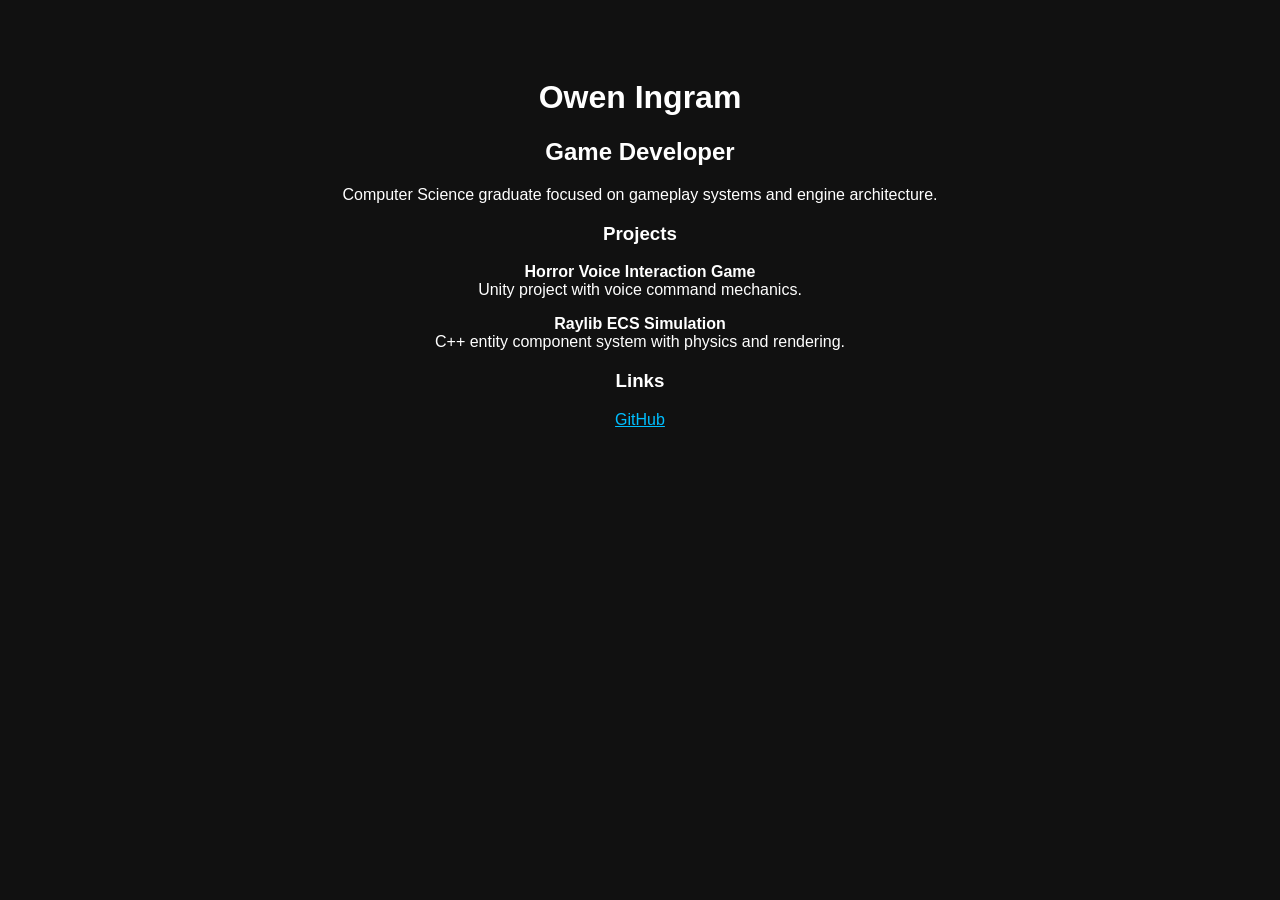
==== index.html @ d9f66ce0 "Create index.html" ====
<!DOCTYPE html>
<html>
<head>
    <title>Owen Ingram - Game Developer</title>
    <style>
        body {
            font-family: Arial;
            background: #111;
            color: white;
            text-align: center;
            padding: 50px;
        }
        a { color: #00bfff; }
    </style>
</head>
<body>

<h1>Owen Ingram</h1>
<h2>Game Developer</h2>

<p>Computer Science graduate focused on gameplay systems and engine architecture.</p>

<h3>Projects</h3>

<p>
<b>Horror Voice Interaction Game</b><br>
Unity project with voice command mechanics.
</p>

<p>
<b>Raylib ECS Simulation</b><br>
C++ entity component system with physics and rendering.
</p>

<h3>Links</h3>

<a href="https://github.com/YOURUSERNAME">GitHub</a>

</body>
</html>
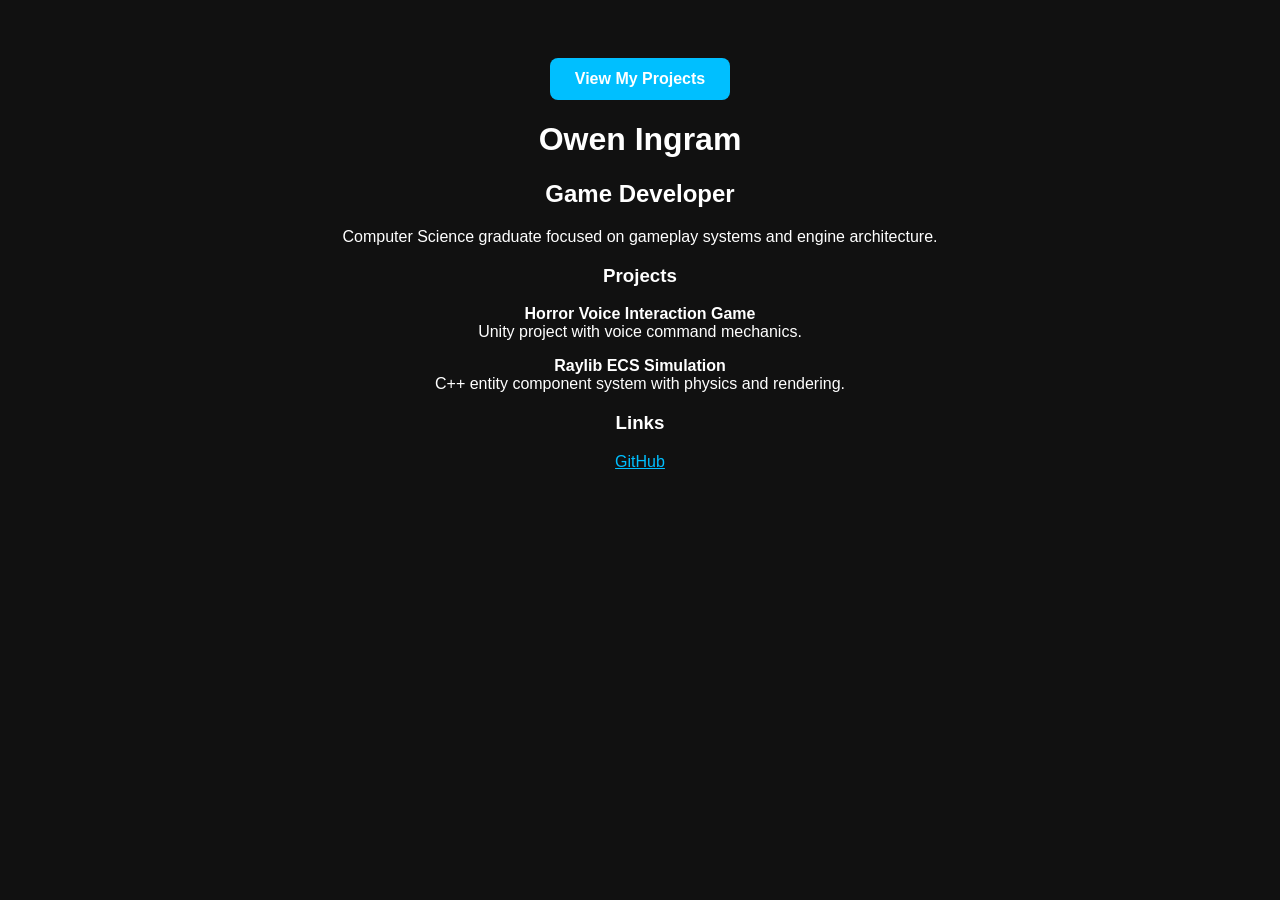
==== commit 6bbe975a: "proects section" ====
--- a/index.html
+++ b/index.html
@@ -2,6 +2,7 @@
 <html>
 <head>
     <title>Owen Ingram - Game Developer</title>
+	<a href="projects.html" class="btn">View My Projects</a>	
     <style>
         body {
             font-family: Arial;
@@ -11,6 +12,20 @@
             padding: 50px;
         }
         a { color: #00bfff; }
+		.btn {
+			display: inline-block;
+			padding: 12px 25px;
+			background: #00bfff;
+			color: white;
+			text-decoration: none;
+			border-radius: 8px;
+			font-weight: bold;
+			transition: 0.2s;
+		}
+
+		.btn:hover {
+			background: #009acd;
+		}
     </style>
 </head>
 <body>
@@ -34,7 +49,7 @@
 
 <h3>Links</h3>
 
-<a href="https://github.com/YOURUSERNAME">GitHub</a>
+<a href="https://github.com/owen-ingram">GitHub</a>
 
 </body>
 </html>
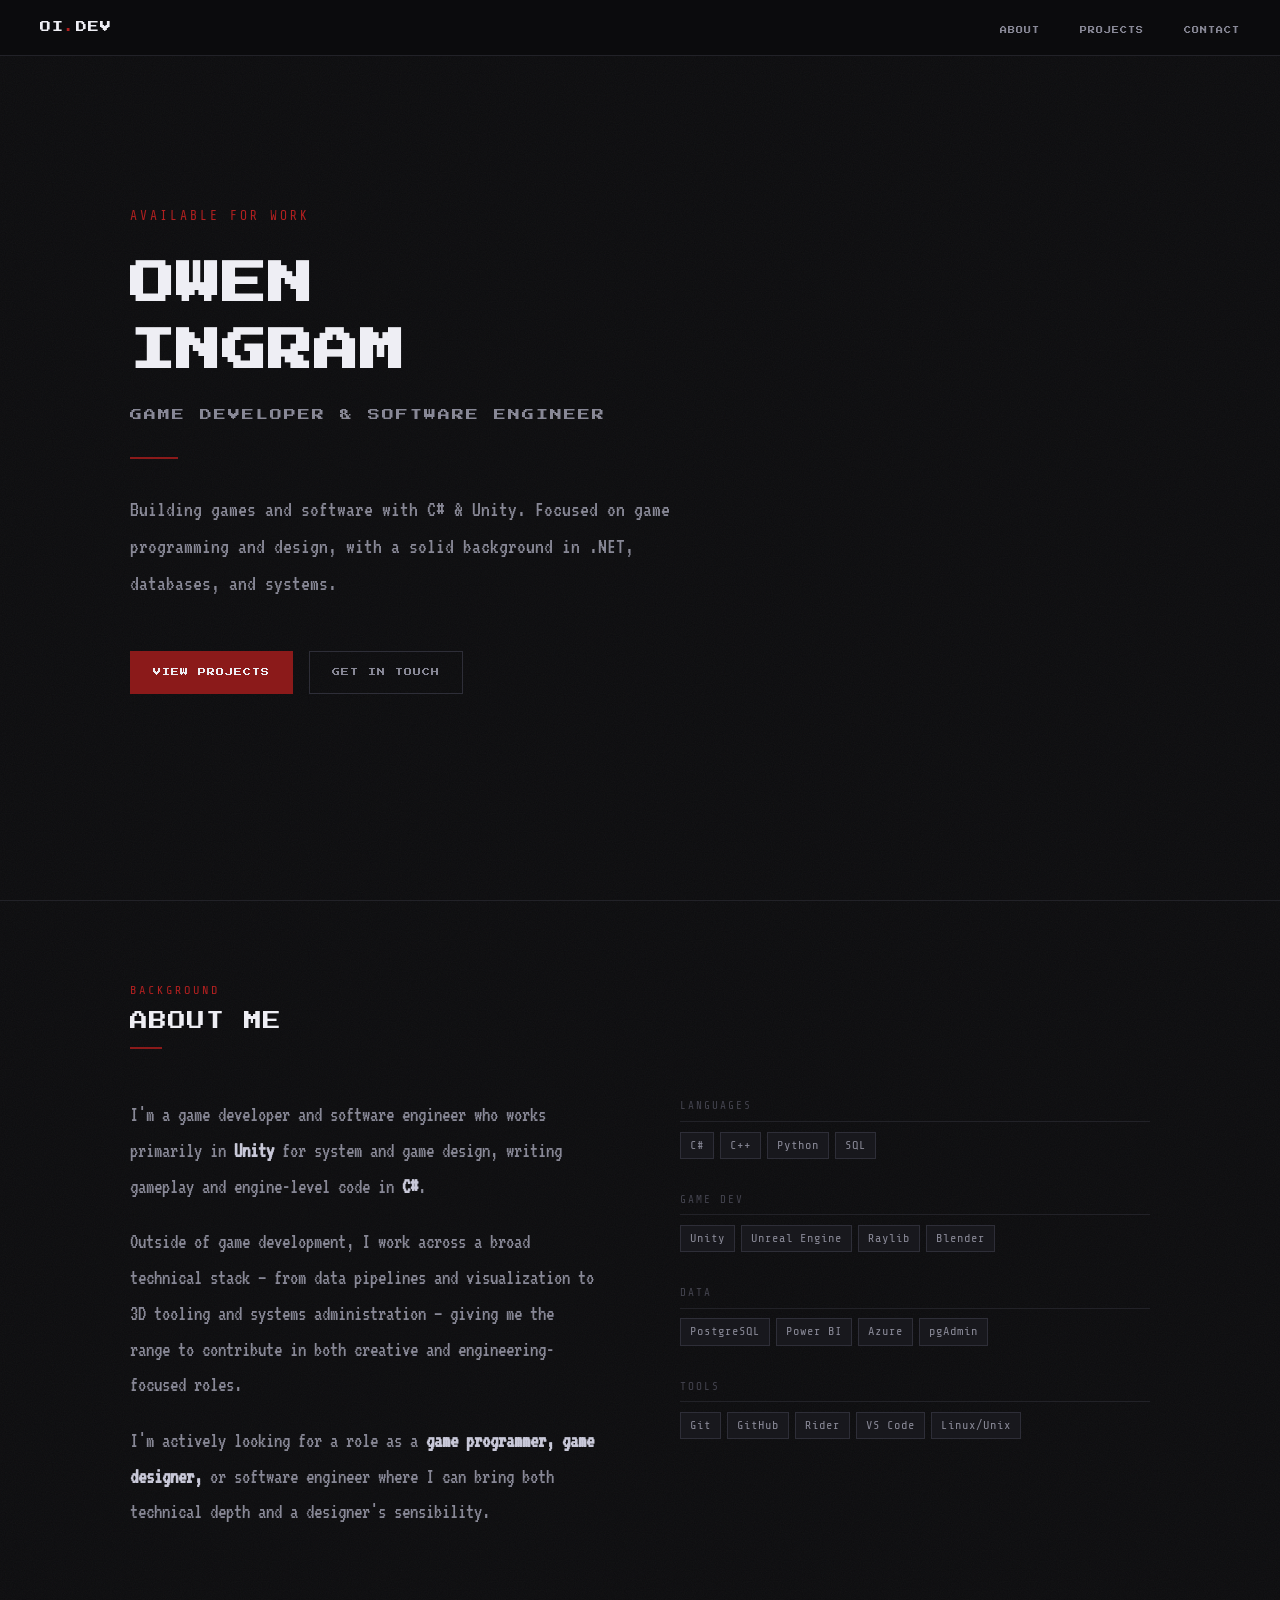
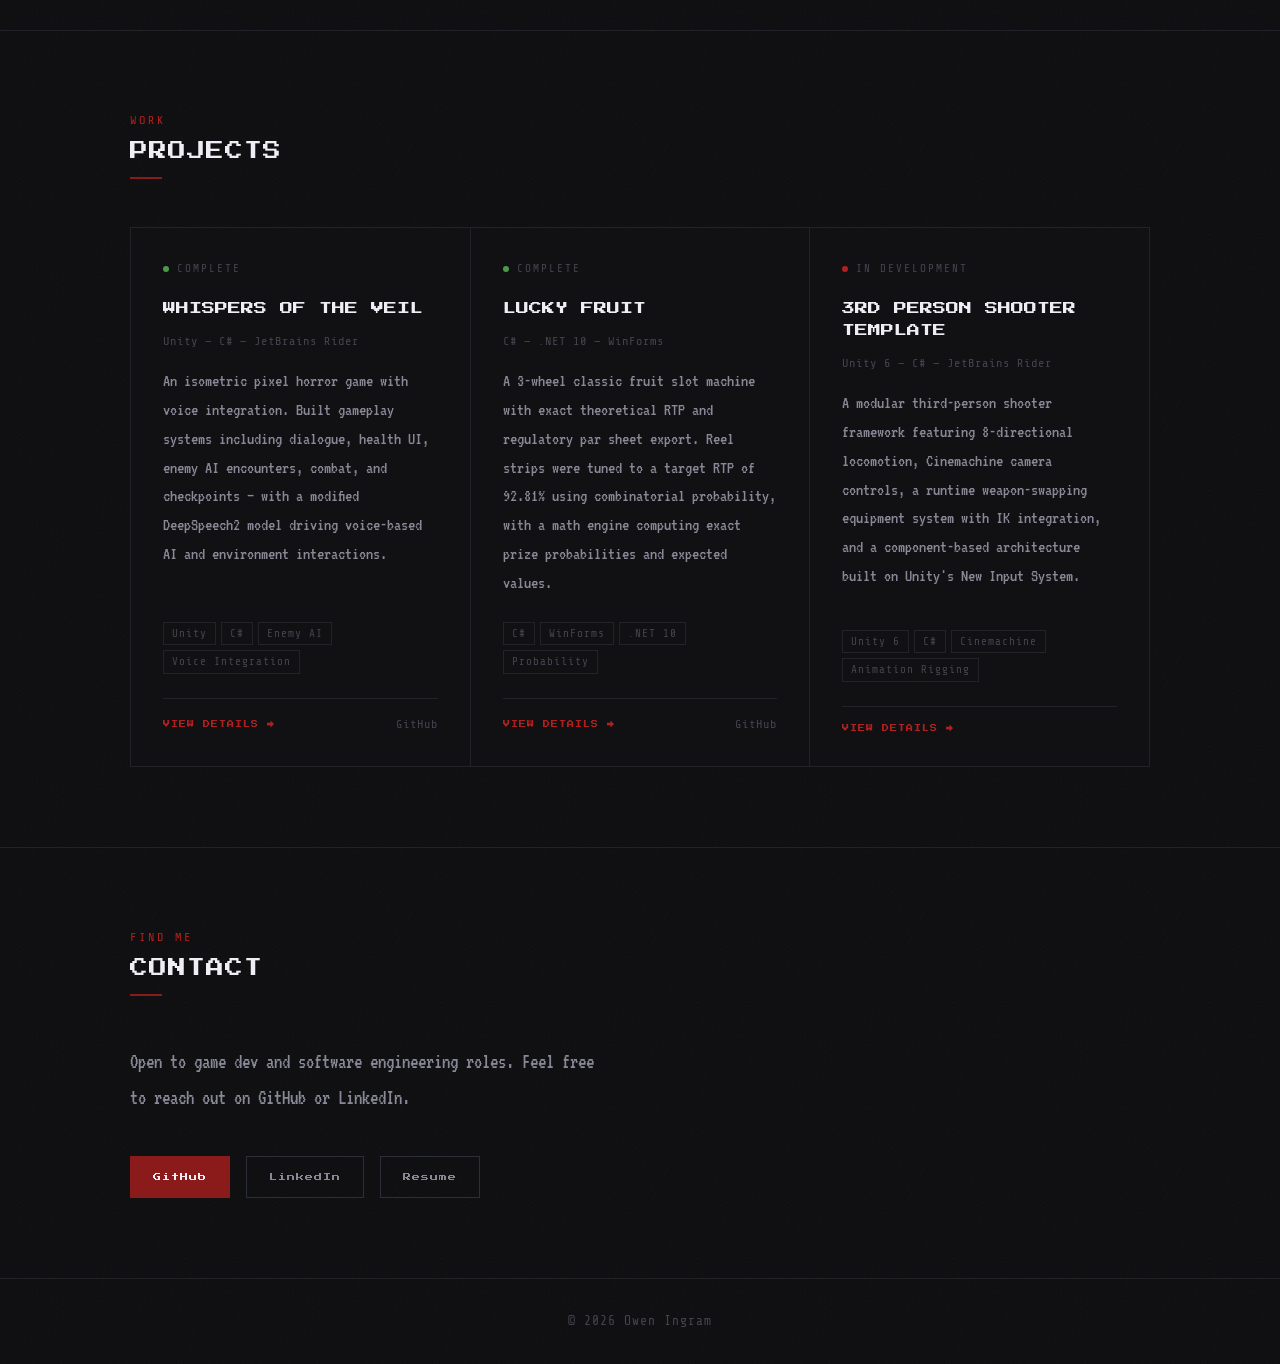
==== commit f7849041: "updated site" ====
--- a/index.html
+++ b/index.html
@@ -1,55 +1,202 @@
 <!DOCTYPE html>
-<html>
+<html lang="en">
 <head>
-    <title>Owen Ingram - Game Developer</title>
-	<a href="projects.html" class="btn">View My Projects</a>	
-    <style>
-        body {
-            font-family: Arial;
-            background: #111;
-            color: white;
-            text-align: center;
-            padding: 50px;
-        }
-        a { color: #00bfff; }
-		.btn {
-			display: inline-block;
-			padding: 12px 25px;
-			background: #00bfff;
-			color: white;
-			text-decoration: none;
-			border-radius: 8px;
-			font-weight: bold;
-			transition: 0.2s;
-		}
-
-		.btn:hover {
-			background: #009acd;
-		}
-    </style>
+<meta charset="UTF-8">
+<meta name="viewport" content="width=device-width, initial-scale=1.0">
+<title>Owen Ingram | Game Developer</title>
+<link href="https://fonts.googleapis.com/css2?family=Press+Start+2P&family=VT323&family=Share+Tech+Mono&display=swap" rel="stylesheet">
+<link rel="stylesheet" href="styles.css">
 </head>
 <body>
 
-<h1>Owen Ingram</h1>
-<h2>Game Developer</h2>
-
-<p>Computer Science graduate focused on gameplay systems and engine architecture.</p>
-
-<h3>Projects</h3>
-
-<p>
-<b>Horror Voice Interaction Game</b><br>
-Unity project with voice command mechanics.
-</p>
-
-<p>
-<b>Raylib ECS Simulation</b><br>
-C++ entity component system with physics and rendering.
-</p>
-
-<h3>Links</h3>
-
-<a href="https://github.com/owen-ingram">GitHub</a>
+<nav>
+  <a href="#hero" class="nav-logo">OI<span>.</span>DEV</a>
+  <ul class="nav-links">
+    <li><a href="#about">ABOUT</a></li>
+    <li><a href="#projects">PROJECTS</a></li>
+    <li><a href="#contact">CONTACT</a></li>
+  </ul>
+</nav>
+
+<!-- HERO -->
+<section id="hero">
+  <div class="hero-label">Available for work</div>
+  <h1>OWEN<br>INGRAM</h1>
+  <div class="hero-role">GAME DEVELOPER &amp; SOFTWARE ENGINEER</div>
+  <div class="hero-rule"></div>
+  <p class="hero-desc">
+    Building games and software with C# &amp; Unity. Focused on game programming and design, with a solid background in .NET, databases, and systems.
+  </p>
+  <div class="hero-cta">
+    <a href="#projects" class="btn btn-primary">VIEW PROJECTS</a>
+    <a href="#contact" class="btn btn-secondary">GET IN TOUCH</a>
+  </div>
+</section>
+
+<hr class="page-divider">
+
+<!-- ABOUT -->
+<section id="about">
+  <div class="sec-label">Background</div>
+  <div class="sec-title">ABOUT ME</div>
+  <div class="sec-rule"></div>
+
+  <div class="about-grid">
+    <div class="about-text">
+      <p>
+        I'm a game developer and software engineer who works primarily in <strong>Unity</strong> for system and game design, writing gameplay and engine-level code in <strong>C#</strong>.
+      </p>
+      <p>
+        Outside of game development, I work across a broad technical stack — from data pipelines and visualization to 3D tooling and systems administration — giving me the range to contribute in both creative and engineering-focused roles.
+      </p>
+      <p>
+        I'm actively looking for a role as a <strong>game programmer, game designer,</strong> or software engineer where I can bring both technical depth and a designer's sensibility.
+      </p>
+    </div>
+
+    <div class="skills-stack">
+      <div>
+        <div class="skill-group-label">Languages</div>
+        <div class="chips">
+          <span class="chip chip-accent">C#</span>
+          <span class="chip chip-accent">C++</span>
+          <span class="chip chip-accent">Python</span>
+          <span class="chip chip-accent">SQL</span>
+        </div>
+      </div>
+      <div>
+        <div class="skill-group-label">Game Dev</div>
+        <div class="chips">
+          <span class="chip">Unity</span>
+          <span class="chip">Unreal Engine</span>
+          <span class="chip">Raylib</span>
+          <span class="chip">Blender</span>
+        </div>
+      </div>
+      <div>
+        <div class="skill-group-label">Data</div>
+        <div class="chips">
+          <span class="chip">PostgreSQL</span>
+          <span class="chip">Power BI</span>
+          <span class="chip">Azure</span>
+          <span class="chip">pgAdmin</span>
+        </div>
+      </div>
+      <div>
+        <div class="skill-group-label">Tools</div>
+        <div class="chips">
+          <span class="chip">Git</span>
+          <span class="chip">GitHub</span>
+          <span class="chip">Rider</span>
+          <span class="chip">VS Code</span>
+          <span class="chip">Linux/Unix</span>
+        </div>
+      </div>
+    </div>
+  </div>
+</section>
+
+<hr class="page-divider">
+
+<!-- PROJECTS -->
+<section id="projects">
+  <div class="sec-label">Work</div>
+  <div class="sec-title">PROJECTS</div>
+  <div class="sec-rule"></div>
+
+  <div class="projects-grid">
+
+    <!-- WHISPERS OF THE VEIL -->
+    <div class="project-card" onclick="window.location='projects.html#whispers-of-the-veil'">
+      <div class="card-status">
+        <span class="status-dot complete"></span>
+        COMPLETE
+      </div>
+      <div class="card-title">WHISPERS OF THE VEIL</div>
+      <div class="card-engine">Unity &mdash; C# &mdash; JetBrains Rider</div>
+      <p class="card-desc">
+        An isometric pixel horror game with voice integration. Built gameplay systems including dialogue, health UI, enemy AI encounters, combat, and checkpoints — with a modified DeepSpeech2 model driving voice-based AI and environment interactions.
+      </p>
+      <div class="card-tags">
+        <span class="tag">Unity</span>
+        <span class="tag">C#</span>
+        <span class="tag">Enemy AI</span>
+        <span class="tag">Voice Integration</span>
+      </div>
+      <div class="card-footer">
+        <a href="projects.html#whispers-of-the-veil" class="card-cta" onclick="event.stopPropagation()">VIEW DETAILS &rarr;</a>
+        <a href="https://github.com/Whispers-of-the-Veil/Whispers-Of-The-Veil" class="card-gh" onclick="event.stopPropagation()">GitHub</a>
+      </div>
+    </div>
+
+    <!-- LUCKY FRUIT -->
+    <div class="project-card" onclick="window.location='projects.html#lucky-fruit'">
+      <div class="card-status">
+        <span class="status-dot complete"></span>
+        COMPLETE
+      </div>
+      <div class="card-title">LUCKY FRUIT</div>
+      <div class="card-engine">C# &mdash; .NET 10 &mdash; WinForms</div>
+      <p class="card-desc">
+        A 3-wheel classic fruit slot machine with exact theoretical RTP and regulatory par sheet export. Reel strips were tuned to a target RTP of 92.81% using combinatorial probability, with a math engine computing exact prize probabilities and expected values.
+      </p>
+      <div class="card-tags">
+        <span class="tag">C#</span>
+        <span class="tag">WinForms</span>
+        <span class="tag">.NET 10</span>
+        <span class="tag">Probability</span>
+      </div>
+      <div class="card-footer">
+        <a href="projects.html#lucky-fruit" class="card-cta" onclick="event.stopPropagation()">VIEW DETAILS &rarr;</a>
+        <a href="https://github.com/owen-ingram/LuckyFruit" class="card-gh" onclick="event.stopPropagation()">GitHub</a>
+      </div>
+    </div>
+
+    <!-- TPS TEMPLATE -->
+    <div class="project-card" onclick="window.location='projects.html#tps-shooter'">
+      <div class="card-status">
+        <span class="status-dot wip"></span>
+        IN DEVELOPMENT
+      </div>
+      <div class="card-title">3RD PERSON SHOOTER TEMPLATE</div>
+      <div class="card-engine">Unity 6 &mdash; C# &mdash; JetBrains Rider</div>
+      <p class="card-desc">
+        A modular third-person shooter framework featuring 8-directional locomotion, Cinemachine camera controls, a runtime weapon-swapping equipment system with IK integration, and a component-based architecture built on Unity's New Input System.
+      </p>
+      <div class="card-tags">
+        <span class="tag">Unity 6</span>
+        <span class="tag">C#</span>
+        <span class="tag">Cinemachine</span>
+        <span class="tag">Animation Rigging</span>
+      </div>
+      <div class="card-footer">
+        <a href="projects.html#tps-shooter" class="card-cta" onclick="event.stopPropagation()">VIEW DETAILS &rarr;</a>
+      </div>
+    </div>
+
+  </div>
+</section>
+
+<hr class="page-divider">
+
+<!-- CONTACT -->
+<section id="contact">
+  <div class="sec-label">Find Me</div>
+  <div class="sec-title">CONTACT</div>
+  <div class="sec-rule"></div>
+  <p style="color:var(--muted); font-size:21px; max-width:480px; line-height:1.7;">
+    Open to game dev and software engineering roles. Feel free to reach out on GitHub or LinkedIn.
+  </p>
+  <div class="contact-links">
+    <a href="https://github.com/owen-ingram" class="contact-link primary">GitHub</a>
+    <a href="https://www.linkedin.com/in/owen-ingram-09151b239/" class="contact-link">LinkedIn</a>
+    <a href="AnalyticsResume.pdf" class="contact-link" download>Resume</a>
+  </div>
+</section>
+
+<footer>
+  &copy; 2026 Owen Ingram
+</footer>
 
 </body>
 </html>
--- a/styles.css
+++ b/styles.css
@@ -0,0 +1,724 @@
+/* ============================================================
+   Owen Ingram Portfolio — Shared Styles
+   ============================================================ */
+
+:root {
+  --bg:      #0c0c0e;
+  --bg2:     #111114;
+  --bg3:     #18181d;
+  --border:  #222228;
+  --border2: #2e2e38;
+  --accent:  #8b1a1a;
+  --accent2: #b02020;
+  --dim:     #44444f;
+  --muted:   #888896;
+  --light:   #c8c8d8;
+  --white:   #eeeef4;
+}
+
+*, *::before, *::after { box-sizing: border-box; margin: 0; padding: 0; }
+html { scroll-behavior: smooth; }
+
+body {
+  background: var(--bg);
+  color: var(--white);
+  font-family: 'VT323', monospace;
+  font-size: 20px;
+  line-height: 1.6;
+  overflow-x: hidden;
+  background-image: url("data:image/svg+xml,%3Csvg viewBox='0 0 256 256' xmlns='http://www.w3.org/2000/svg'%3E%3Cfilter id='noise'%3E%3CfeTurbulence type='fractalNoise' baseFrequency='0.9' numOctaves='4' stitchTiles='stitch'/%3E%3C/filter%3E%3Crect width='100%25' height='100%25' filter='url(%23noise)' opacity='0.04'/%3E%3C/svg%3E");
+  background-size: 256px 256px;
+  background-repeat: repeat;
+}
+
+/* ── NAV ── */
+nav {
+  position: fixed;
+  top: 0; left: 0; right: 0;
+  height: 56px;
+  background: rgba(12,12,14,0.97);
+  border-bottom: 1px solid var(--border);
+  display: flex;
+  align-items: center;
+  justify-content: space-between;
+  padding: 0 2.5rem;
+  z-index: 100;
+}
+
+.nav-logo {
+  font-family: 'Press Start 2P', monospace;
+  font-size: 11px;
+  color: var(--white);
+  text-decoration: none;
+  letter-spacing: 1px;
+}
+
+.nav-logo span { color: var(--accent2); }
+
+.nav-links { display: flex; gap: 2.5rem; list-style: none; }
+
+.nav-links a {
+  font-family: 'Press Start 2P', monospace;
+  font-size: 7px;
+  color: var(--muted);
+  text-decoration: none;
+  letter-spacing: 1px;
+  transition: color 0.2s;
+}
+
+.nav-links a:hover,
+.nav-links a.active { color: var(--white); }
+
+/* ── SHARED LAYOUT ── */
+.page-divider {
+  border: none;
+  border-top: 1px solid var(--border);
+  margin: 0;
+}
+
+footer {
+  border-top: 1px solid var(--border);
+  text-align: center;
+  padding: 2rem;
+  font-family: 'Share Tech Mono', monospace;
+  font-size: 13px;
+  color: var(--dim);
+  letter-spacing: 1px;
+}
+
+/* ── STATUS DOTS ── */
+.status-dot {
+  width: 6px;
+  height: 6px;
+  border-radius: 50%;
+  background: var(--dim);
+  flex-shrink: 0;
+}
+
+.status-dot.complete { background: #4a9a4a; }
+.status-dot.wip { background: var(--accent2); animation: pulse 2s ease-in-out infinite; }
+
+@keyframes pulse { 0%,100%{opacity:1} 50%{opacity:0.4} }
+
+/* ── CHIPS ── */
+.chips { display: flex; flex-wrap: wrap; gap: 6px; }
+
+.chip {
+  font-family: 'Share Tech Mono', monospace;
+  font-size: 13px;
+  padding: 4px 12px;
+  border: 1px solid var(--border2);
+  color: var(--muted);
+  background: var(--bg2);
+  letter-spacing: 1px;
+  transition: border-color 0.2s, color 0.2s;
+}
+
+.chip:hover { border-color: var(--accent); color: var(--light); }
+.chip-accent { border-color: var(--accent); color: var(--light); background: rgba(139,26,26,0.1); }
+
+/* ── BUTTONS ── */
+.btn {
+  font-family: 'Press Start 2P', monospace;
+  font-size: 8px;
+  letter-spacing: 1px;
+  padding: 14px 22px;
+  cursor: pointer;
+  text-decoration: none;
+  display: inline-block;
+  transition: background 0.2s, color 0.2s, border-color 0.2s;
+}
+
+.btn-primary {
+  background: var(--accent);
+  color: var(--white);
+  border: 1px solid var(--accent);
+}
+
+.btn-primary:hover { background: var(--accent2); border-color: var(--accent2); }
+
+.btn-secondary {
+  background: transparent;
+  color: var(--muted);
+  border: 1px solid var(--border2);
+}
+
+.btn-secondary:hover { color: var(--white); border-color: var(--dim); }
+
+/* ============================================================
+   INDEX PAGE
+   ============================================================ */
+
+section {
+  position: relative;
+  max-width: 1100px;
+  margin: 0 auto;
+  padding: 5rem 2.5rem;
+}
+
+#hero {
+  min-height: 100vh;
+  display: flex;
+  flex-direction: column;
+  justify-content: center;
+  padding-top: 80px;
+  max-width: 1100px;
+  margin: 0 auto;
+  padding-left: 2.5rem;
+  padding-right: 2.5rem;
+}
+
+.hero-label {
+  font-family: 'Share Tech Mono', monospace;
+  font-size: 13px;
+  color: var(--accent2);
+  letter-spacing: 3px;
+  text-transform: uppercase;
+  margin-bottom: 1.5rem;
+}
+
+h1 {
+  font-family: 'Press Start 2P', monospace;
+  font-size: clamp(22px, 3.5vw, 46px);
+  line-height: 1.5;
+  color: var(--white);
+  margin-bottom: 1.25rem;
+  letter-spacing: 1px;
+}
+
+.hero-role {
+  font-family: 'Press Start 2P', monospace;
+  font-size: clamp(9px, 1.2vw, 12px);
+  color: var(--muted);
+  letter-spacing: 2px;
+  margin-bottom: 2rem;
+}
+
+.hero-desc {
+  font-size: 22px;
+  color: var(--muted);
+  max-width: 560px;
+  margin-bottom: 3rem;
+  line-height: 1.7;
+}
+
+.hero-rule {
+  width: 48px;
+  height: 2px;
+  background: var(--accent);
+  margin-bottom: 2rem;
+}
+
+.hero-cta { display: flex; gap: 1rem; flex-wrap: wrap; }
+
+/* Section headers */
+.sec-label {
+  font-family: 'Share Tech Mono', monospace;
+  font-size: 12px;
+  color: var(--accent2);
+  letter-spacing: 3px;
+  text-transform: uppercase;
+  margin-bottom: 0.4rem;
+}
+
+.sec-title {
+  font-family: 'Press Start 2P', monospace;
+  font-size: clamp(13px, 1.8vw, 18px);
+  color: var(--white);
+  margin-bottom: 0.75rem;
+  letter-spacing: 1px;
+}
+
+.sec-rule {
+  width: 32px;
+  height: 2px;
+  background: var(--accent);
+  margin-bottom: 3rem;
+}
+
+/* About */
+.about-grid {
+  display: grid;
+  grid-template-columns: 1fr 1fr;
+  gap: 5rem;
+  align-items: start;
+}
+
+.about-text p {
+  color: var(--muted);
+  margin-bottom: 1.25rem;
+  font-size: 21px;
+  line-height: 1.7;
+}
+
+.about-text strong { color: var(--light); }
+
+.skills-stack { display: flex; flex-direction: column; gap: 2rem; }
+
+.skill-group-label {
+  font-family: 'Share Tech Mono', monospace;
+  font-size: 11px;
+  color: var(--dim);
+  letter-spacing: 2px;
+  text-transform: uppercase;
+  margin-bottom: 0.6rem;
+  border-bottom: 1px solid var(--border);
+  padding-bottom: 6px;
+}
+
+/* Projects grid */
+.projects-grid {
+  display: grid;
+  grid-template-columns: repeat(auto-fit, minmax(300px, 1fr));
+  gap: 1px;
+  border: 1px solid var(--border);
+  background: var(--border);
+}
+
+.project-card {
+  background: var(--bg2);
+  padding: 2rem;
+  position: relative;
+  cursor: pointer;
+  transition: background 0.2s;
+  display: flex;
+  flex-direction: column;
+}
+
+.project-card:hover { background: var(--bg3); }
+
+.card-status {
+  font-family: 'Share Tech Mono', monospace;
+  font-size: 11px;
+  letter-spacing: 2px;
+  color: var(--dim);
+  margin-bottom: 1.25rem;
+  display: flex;
+  align-items: center;
+  gap: 8px;
+}
+
+.card-title {
+  font-family: 'Press Start 2P', monospace;
+  font-size: clamp(10px, 1.4vw, 13px);
+  color: var(--white);
+  line-height: 1.7;
+  margin-bottom: 0.75rem;
+}
+
+.card-engine {
+  font-family: 'Share Tech Mono', monospace;
+  font-size: 12px;
+  color: var(--dim);
+  letter-spacing: 1px;
+  margin-bottom: 1rem;
+}
+
+.card-desc {
+  color: var(--muted);
+  font-size: 18px;
+  line-height: 1.6;
+  margin-bottom: 1.5rem;
+  flex: 1;
+}
+
+.card-tags { display: flex; flex-wrap: wrap; gap: 5px; margin-bottom: 1.5rem; }
+
+.tag {
+  font-family: 'Share Tech Mono', monospace;
+  font-size: 11px;
+  padding: 2px 8px;
+  color: var(--dim);
+  border: 1px solid var(--border);
+  letter-spacing: 1px;
+}
+
+.card-footer {
+  display: flex;
+  align-items: center;
+  justify-content: space-between;
+  border-top: 1px solid var(--border);
+  padding-top: 1rem;
+  margin-top: auto;
+}
+
+.card-cta {
+  font-family: 'Press Start 2P', monospace;
+  font-size: 7px;
+  color: var(--accent2);
+  letter-spacing: 1px;
+  text-decoration: none;
+  transition: color 0.2s;
+}
+
+.card-cta:hover { color: var(--white); }
+
+.card-gh {
+  font-family: 'Share Tech Mono', monospace;
+  font-size: 12px;
+  color: var(--dim);
+  text-decoration: none;
+  letter-spacing: 1px;
+  transition: color 0.2s;
+}
+
+.card-gh:hover { color: var(--muted); }
+
+/* Contact */
+.contact-links { display: flex; gap: 1rem; flex-wrap: wrap; margin-top: 2.5rem; }
+
+.contact-link {
+  font-family: 'Press Start 2P', monospace;
+  font-size: 8px;
+  padding: 14px 22px;
+  text-decoration: none;
+  letter-spacing: 1px;
+  border: 1px solid var(--border2);
+  color: var(--muted);
+  transition: color 0.2s, border-color 0.2s;
+}
+
+.contact-link:hover { color: var(--white); border-color: var(--dim); }
+.contact-link.primary { background: var(--accent); color: var(--white); border-color: var(--accent); }
+.contact-link.primary:hover { background: var(--accent2); border-color: var(--accent2); }
+
+/* ============================================================
+   PROJECTS PAGE
+   ============================================================ */
+
+.page {
+  max-width: 1000px;
+  margin: 0 auto;
+  padding: 6rem 2.5rem 5rem;
+}
+
+.back-link {
+  font-family: 'Press Start 2P', monospace;
+  font-size: 7px;
+  color: var(--dim);
+  text-decoration: none;
+  letter-spacing: 1px;
+  display: inline-flex;
+  align-items: center;
+  gap: 8px;
+  margin-bottom: 3rem;
+  transition: color 0.2s;
+}
+
+.back-link:hover { color: var(--muted); }
+
+.page-label {
+  font-family: 'Share Tech Mono', monospace;
+  font-size: 12px;
+  color: var(--accent2);
+  letter-spacing: 3px;
+  text-transform: uppercase;
+  margin-bottom: 0.4rem;
+}
+
+.page-title {
+  font-family: 'Press Start 2P', monospace;
+  font-size: clamp(16px, 2.5vw, 24px);
+  color: var(--white);
+  margin-bottom: 0.75rem;
+}
+
+.page-rule {
+  width: 32px;
+  height: 2px;
+  background: var(--accent);
+  margin-bottom: 3.5rem;
+}
+
+/* Project entries */
+.project-entry {
+  border: 1px solid var(--border);
+  background: var(--bg2);
+  margin-bottom: 2px;
+  scroll-margin-top: 72px;
+}
+
+.entry-header {
+  padding: 1.5rem 2rem;
+  border-bottom: 1px solid var(--border);
+  display: flex;
+  align-items: center;
+  justify-content: space-between;
+  flex-wrap: wrap;
+  gap: 0.75rem;
+}
+
+.entry-title-group { display: flex; flex-direction: column; gap: 6px; }
+
+.entry-title {
+  font-family: 'Press Start 2P', monospace;
+  font-size: clamp(10px, 1.6vw, 14px);
+  color: var(--white);
+  line-height: 1.6;
+}
+
+.entry-meta {
+  font-family: 'Share Tech Mono', monospace;
+  font-size: 13px;
+  color: var(--dim);
+  letter-spacing: 1px;
+}
+
+.entry-meta span { color: var(--muted); }
+
+.entry-status {
+  font-family: 'Share Tech Mono', monospace;
+  font-size: 11px;
+  letter-spacing: 2px;
+  color: var(--dim);
+  display: flex;
+  align-items: center;
+  gap: 8px;
+}
+
+.entry-body {
+  display: grid;
+  grid-template-columns: 1fr 280px;
+}
+
+.entry-main    { padding: 2rem; border-right: 1px solid var(--border); }
+.entry-sidebar { padding: 2rem; }
+
+/* Slideshow */
+.slideshow {
+  width: 100%;
+  margin-bottom: 1.75rem;
+  border: 1px solid var(--border);
+  background: var(--bg3);
+  position: relative;
+}
+
+.slides-clip {
+  overflow: hidden;
+  width: 100%;
+  position: relative;
+}
+
+.slides-track {
+  display: flex;
+  transition: transform 0.35s cubic-bezier(0.4,0,0.2,1);
+  will-change: transform;
+}
+
+.slide {
+  min-width: 100%;
+  aspect-ratio: 16/9;
+  display: flex;
+  align-items: center;
+  justify-content: center;
+  overflow: hidden;
+}
+
+.slide img { width: 100%; height: 100%; object-fit: cover; display: block; }
+
+.slide-placeholder {
+  width: 100%; height: 100%;
+  display: flex;
+  align-items: center;
+  justify-content: center;
+  background: var(--bg3);
+}
+
+.slide-placeholder span {
+  font-family: 'Share Tech Mono', monospace;
+  font-size: 12px;
+  color: var(--border2);
+  letter-spacing: 2px;
+  text-align: center;
+  line-height: 2;
+}
+
+.slide-btn {
+  position: absolute;
+  top: 50%;
+  transform: translateY(-50%);
+  background: rgba(12,12,14,0.9);
+  border: 1px solid var(--border2);
+  color: var(--muted);
+  font-family: 'Press Start 2P', monospace;
+  font-size: 9px;
+  width: 30px; height: 30px;
+  display: flex;
+  align-items: center;
+  justify-content: center;
+  cursor: pointer;
+  z-index: 10;
+  transition: color 0.15s, border-color 0.15s;
+  user-select: none;
+}
+
+.slide-btn:hover { color: var(--white); border-color: var(--accent2); }
+.slide-btn.prev { left: 8px; }
+.slide-btn.next { right: 8px; }
+
+.slide-footer {
+  display: flex;
+  align-items: center;
+  justify-content: space-between;
+  padding: 7px 12px;
+  border-top: 1px solid var(--border);
+  background: var(--bg2);
+}
+
+.slide-counter {
+  font-family: 'Share Tech Mono', monospace;
+  font-size: 11px;
+  color: var(--dim);
+  letter-spacing: 1px;
+}
+
+.slide-dots { display: flex; gap: 6px; }
+
+.slide-dot {
+  width: 6px; height: 6px;
+  background: var(--border2);
+  cursor: pointer;
+  transition: background 0.2s;
+  border-radius: 50%;
+}
+
+.slide-dot.active { background: var(--accent2); }
+
+/* Entry content */
+.entry-desc {
+  color: var(--muted);
+  font-size: 20px;
+  line-height: 1.7;
+  margin-bottom: 1.75rem;
+}
+
+.content-label {
+  font-family: 'Share Tech Mono', monospace;
+  font-size: 11px;
+  color: var(--accent2);
+  letter-spacing: 2px;
+  text-transform: uppercase;
+  margin-bottom: 0.6rem;
+  margin-top: 1.5rem;
+}
+
+.content-label:first-of-type { margin-top: 0; }
+
+.feature-list {
+  list-style: none;
+  display: flex;
+  flex-direction: column;
+  gap: 5px;
+  margin-bottom: 0.5rem;
+}
+
+.feature-list li {
+  color: var(--muted);
+  font-size: 19px;
+  padding-left: 1.25rem;
+  position: relative;
+  line-height: 1.6;
+}
+
+.feature-list li::before {
+  content: '—';
+  position: absolute;
+  left: 0;
+  color: var(--accent);
+  font-family: 'Share Tech Mono', monospace;
+  font-size: 13px;
+  top: 3px;
+}
+
+.feature-list li strong { color: var(--light); }
+
+/* Entry links */
+.entry-links {
+  display: flex;
+  gap: 0.75rem;
+  flex-wrap: wrap;
+  margin-top: 2rem;
+  border-top: 1px solid var(--border);
+  padding-top: 1.5rem;
+}
+
+.proj-link {
+  font-family: 'Press Start 2P', monospace;
+  font-size: 7px;
+  padding: 10px 16px;
+  text-decoration: none;
+  letter-spacing: 1px;
+  transition: background 0.2s, color 0.2s, border-color 0.2s;
+  display: inline-flex;
+  align-items: center;
+  gap: 6px;
+}
+
+.link-github { background: transparent; color: var(--muted); border: 1px solid var(--border2); }
+.link-github:hover { color: var(--white); border-color: var(--dim); }
+.link-primary { background: var(--accent); color: var(--white); border: 1px solid var(--accent); }
+.link-primary:hover { background: var(--accent2); border-color: var(--accent2); }
+.link-disabled { opacity: 0.3; pointer-events: none; border: 1px solid var(--border); color: var(--dim); }
+
+/* Sidebar */
+.sidebar-section { margin-bottom: 2rem; }
+.sidebar-section:last-child { margin-bottom: 0; }
+
+.sidebar-label {
+  font-family: 'Share Tech Mono', monospace;
+  font-size: 10px;
+  color: var(--dim);
+  letter-spacing: 2px;
+  text-transform: uppercase;
+  margin-bottom: 0.75rem;
+  padding-bottom: 6px;
+  border-bottom: 1px solid var(--border);
+}
+
+.chip {
+  font-family: 'Share Tech Mono', monospace;
+  font-size: 12px;
+  padding: 3px 9px;
+  border: 1px solid var(--border2);
+  color: var(--muted);
+  background: var(--bg3);
+  letter-spacing: 1px;
+}
+
+.stat-row {
+  display: flex;
+  justify-content: space-between;
+  padding: 6px 0;
+  border-bottom: 1px solid var(--border);
+  font-family: 'Share Tech Mono', monospace;
+  font-size: 13px;
+}
+
+.stat-row:last-child { border-bottom: none; }
+.stat-key { color: var(--dim); }
+.stat-val { color: var(--light); }
+
+.wip-bar {
+  height: 3px;
+  background: var(--border2);
+  margin-top: 10px;
+  overflow: hidden;
+}
+
+.wip-fill {
+  height: 100%;
+  background: var(--accent2);
+  width: 35%;
+  transition: width 1s ease;
+}
+
+/* ── RESPONSIVE ── */
+@media (max-width: 700px) {
+  .about-grid { grid-template-columns: 1fr; gap: 2.5rem; }
+  .nav-links { display: none; }
+  section { padding: 4rem 1.5rem; }
+  #hero { padding-left: 1.5rem; padding-right: 1.5rem; }
+  .entry-body { grid-template-columns: 1fr; }
+  .entry-main { border-right: none; border-bottom: 1px solid var(--border); }
+  .page { padding: 5rem 1.5rem 3rem; }
+}
